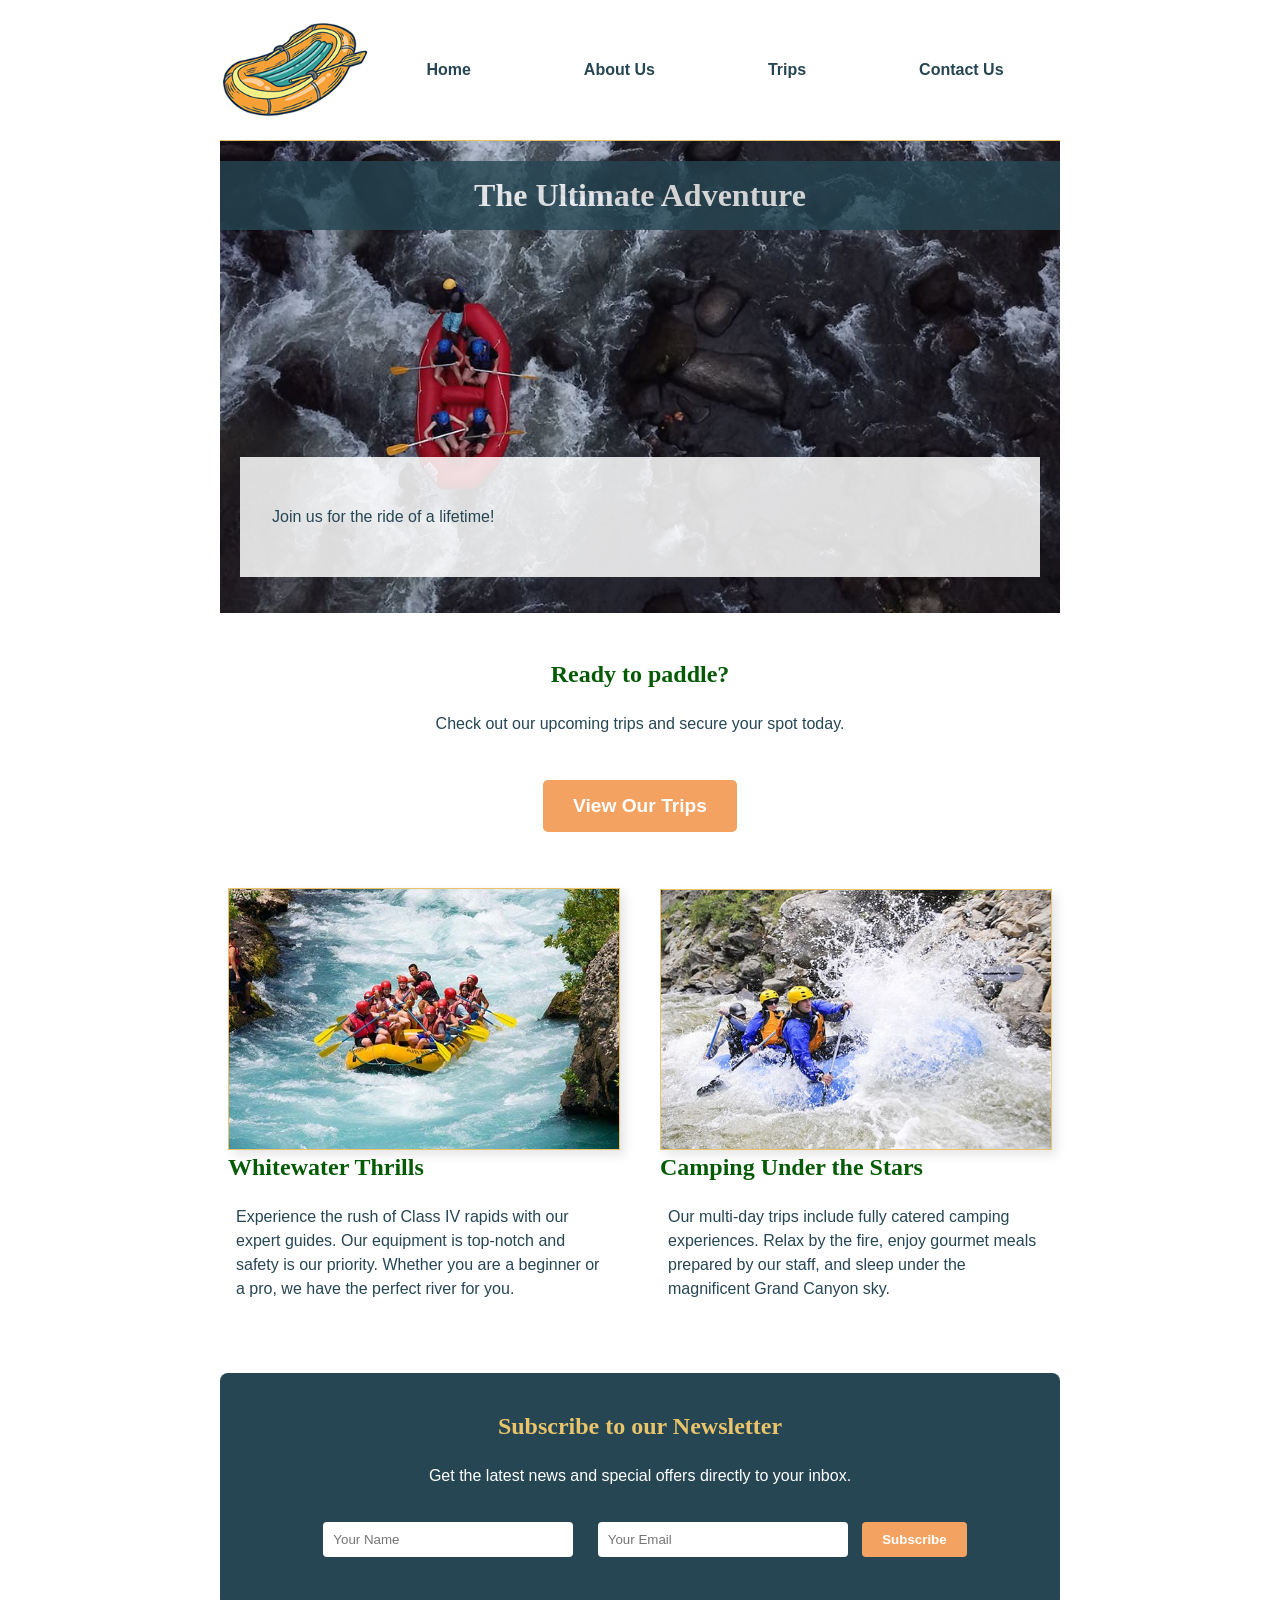
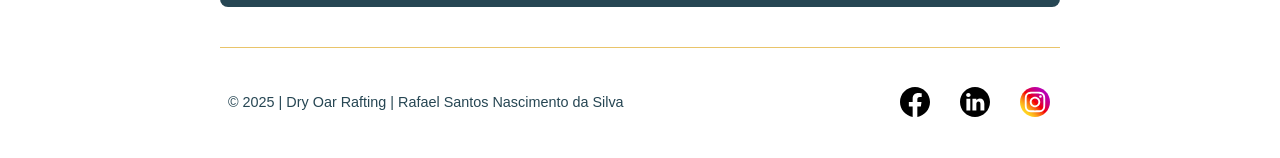
==== wwr/index.html @ c5e26d74 "Add files via upload" ====
<!DOCTYPE html>
<html lang="en-US">
<head>
    <meta charset="UTF-8">
    <meta name="viewport" content="width=device-width, initial-scale=1.0">
    <title>Home | Dry Oar Rafting</title>
    <meta name="description" content="Welcome to Dry Oar Rafting. Experience the best whitewater rafting adventures in the Grand Canyon.">
    <meta name="author" content="Rafael Santos Nascimento da Silva">
    <link rel="stylesheet" href="styles/rafting.css">
</head>
<body>

    <header>
        <img src="images/sua-logo.png" alt="Dry Oar Rafting Logo">
        <nav>
            <a href="index.html">Home</a>
            <a href="about.html">About Us</a>
            <a href="trips.html">Trips</a>
            <a href="contact.html">Contact Us</a>
        </nav>
    </header>

    <main>
        <div class="hero">
            <img src="images/hero-background.jpg" alt="Rafting Adventure">
            <h1>The Ultimate Adventure</h1>
            <article>
                <p>Join us for the ride of a lifetime!</p>
            </article>
        </div>

        <div style="text-align: center; margin: 3rem 0;">
            <h2>Ready to paddle?</h2>
            <p>Check out our upcoming trips and secure your spot today.</p>
            <a href="trips.html" class="cta-button">View Our Trips</a>
        </div>

        <section class="home-grid">
            <div class="grid-item">
                <img src="images/adventure1.jpg" alt="Whitewater Rafting Group">
                <h2>Whitewater Thrills</h2>
                <p>Experience the rush of Class IV rapids with our expert guides. Our equipment is top-notch and safety is our priority. Whether you are a beginner or a pro, we have the perfect river for you.</p>
            </div>
            <div class="grid-item">
                <img src="images/adventure2.jpg" alt="Camping by the river">
                <h2>Camping Under the Stars</h2>
                <p>Our multi-day trips include fully catered camping experiences. Relax by the fire, enjoy gourmet meals prepared by our staff, and sleep under the magnificent Grand Canyon sky.</p>
            </div>
        </section>

        <section class="newsletter">
            <h2>Subscribe to our Newsletter</h2>
            <p>Get the latest news and special offers directly to your inbox.</p>
            <form>
                <input type="text" placeholder="Your Name" required>
                <input type="email" placeholder="Your Email" required>
                <button type="submit">Subscribe</button>
            </form>
        </section>

    </main>

    <footer>
        <p>© 2025 | Dry Oar Rafting | Rafael Santos Nascimento da Silva</p>
        <nav class="socialmedia">
            <a href="https://facebook.com" target="_blank">
                <img src="images/facebook-icon.svg" alt="Facebook">
            </a>
            <a href="https://linkedin.com" target="_blank">
                <img src="images/linkedin-icon.svg" alt="LinkedIn">
            </a>
            <a href="https://instagram.com" target="_blank">
                <img src="images/instagram-icon.svg" alt="Instagram">
            </a>
        </nav>
    </footer>

</body>
</html>
---- wwr/styles/rafting.css ----
/* =========================================
   VARIÁVEIS E CONFIGURAÇÕES GERAIS
   ========================================= */
:root {
  --primary-color: #055a05; 
  --secondary-color: #f4a261;
  --accent1-color: #264653; 
  --accent2-color: #e9c46a; 
  --heading-font: "Georgia", serif;
  --body-font: Arial, Helvetica, sans-serif;
}

* {
  margin: 0;
  padding: 0;
  box-sizing: border-box;
}

body {
  font-family: var(--body-font);
  color: var(--accent1-color);
}

h1, h2, h3 {
  font-family: var(--heading-font);
  color: var(--primary-color);
}

p {
    line-height: 1.5;
}

/* =========================================
   ESTRUTURA DO LAYOUT (HEADER, MAIN, FOOTER)
   ========================================= */
header, main, footer {
  width: 840px; /* Largura fixa solicitada no curso */
  margin: 0 auto;
}

/* --- HEADER --- */
header {
  display: grid;
  grid-template-columns: auto 1fr;
  align-items: center;
  padding: 20px 0;
  border-bottom: 1px solid var(--accent2-color);
}

header img {
  max-width: 150px; 
  height: auto;
}

/* --- NAVEGAÇÃO --- */
nav {
  display: flex;
  justify-content: space-around;
}

nav a {
  text-decoration: none;
  color: var(--accent1-color);
  padding: 10px;
  font-weight: bold;
  transition: 0.3s;
}

nav a:hover {
  background-color: var(--secondary-color);
  color: #fff;
  border-radius: 4px;
}

/* --- RODAPÉ (FOOTER) --- */
footer {
    display: flex;
    justify-content: space-between;
    align-items: center;
    padding: 20px 0;
    margin-top: 20px;
    border-top: 1px solid var(--accent2-color);
    font-size: 0.9rem;
}

.socialmedia img {
    width: 30px;
    margin-left: 10px;
}

/* =========================================
   CONTEÚDO DAS PÁGINAS (GERAL)
   ========================================= */
p, section, article {
  margin: 16px 0;
  padding: 8px;
}

/* --- HERO SECTION --- */
.hero {
  position: relative;
}

.hero img {
  display: block;
  width: 100%;
  height: auto;
}

.hero h1 {
  position: absolute;
  top: 20px;
  width: 100%;
  padding: 16px;
  text-align: center;
  opacity: 0.8;
  background-color: var(--accent1-color);
  color: #fff;
  margin: 0; 
}

.hero article {
  position: absolute;
  bottom: 20px;
  left: 20px;
  right: 20px;
  background-color: rgba(255, 255, 255, 0.85); 
  color: var(--accent1-color);
  padding: 1.5rem;
}

.hero article img {
  float: right;
  width: 125px;
  margin-left: 15px;
}

/* --- GALERIA DE AVENTURAS (ABOUT PAGE) --- */
.gallery {
  display: flex;
  justify-content: space-between;
  flex-wrap: wrap;
  gap: 10px;
  margin-top: 20px;
}

.gallery img {
    max-width: 100%;
}

/* =========================================
   PÁGINA DE CONTATO (CONTACT US)
   ========================================= */

/* Layout Grid: Informações na Esquerda, Form na Direita */
.contact-grid {
  display: grid;
  grid-template-columns: 1fr 1fr;
  gap: 2rem;
  margin-top: 2rem;
}

/* --- INFO DA EMPRESA E MAPA --- */
.company-info address {
  font-style: normal;
  line-height: 1.6;
  font-size: 1.1rem;
  margin-bottom: 20px;
}

.company-info a {
    color: var(--accent1-color);
    font-weight: bold;
    text-decoration: none;
}

.map-container iframe {
  width: 100%;
  height: 300px;
  margin-top: 15px;
  border: 1px solid var(--accent2-color);
  border-radius: 5px;
}

/* --- FORMULÁRIO --- */
.contact-form {
    padding: 10px;
}

.contact-form fieldset {
  border: 1px solid var(--accent2-color);
  padding: 15px;
  margin: 15px 0;
  border-radius: 5px;
}

.contact-form legend {
    color: var(--primary-color);
    font-weight: bold;
    padding: 0 5px;
}

.contact-form label {
  display: block;
  margin-top: 15px;
  font-weight: bold;
  color: var(--accent1-color);
}

/* Inputs, Selects e Textarea */
.contact-form input[type="text"],
.contact-form input[type="email"],
.contact-form textarea {
  width: 100%;
  padding: 10px;
  margin-top: 5px;
  border: 1px solid #ccc;
  border-radius: 4px;
  font-family: inherit;
}

/* Radio buttons e Checkbox */
.radio-label, .checkbox-label {
  font-weight: normal !important;
  display: flex;
  align-items: center;
  gap: 8px;
  margin-bottom: 8px;
  cursor: pointer;
}

.radio-label input, .checkbox-label input {
    margin: 0;
}

/* Botão de Enviar */
.contact-form button {
  margin-top: 20px;
  padding: 12px 20px;
  background-color: var(--primary-color);
  color: white;
  border: none;
  border-radius: 4px;
  cursor: pointer;
  font-size: 1.1rem;
  width: 100%;
  transition: background-color 0.3s;
}

.contact-form button:hover {
  background-color: var(--secondary-color);
  color: #fff;
}

/* --- FUNCIONÁRIOS (EMPLOYEES) --- */
.employees {
  text-align: center;
  margin-top: 40px;
  padding-top: 20px;
  border-top: 1px solid var(--accent2-color);
}

.employee-gallery {
  display: flex;
  justify-content: center;
  gap: 20px;
  flex-wrap: wrap;
  margin-top: 20px;
}

.employee-gallery figure {
  flex: 1;
  min-width: 200px; /* Garante que não fique muito pequeno */
  background-color: #f9f9f9;
  padding: 10px;
  border: 1px solid #ddd;
  border-radius: 5px;
}

.employee-gallery img {
  width: 100%;
  height: auto;
  border-bottom: 2px solid var(--secondary-color);
  margin-bottom: 10px;
}

.employee-gallery figcaption {
    font-weight: bold;
    color: var(--accent1-color);
}

/* =========================================
   NOVOS ESTILOS - SEMANA 06 (HOME & TRIPS)
   ========================================= */

/* --- BOTÃO DE AÇÃO (CTA) --- */
.cta-button {
    display: inline-block;
    background-color: var(--secondary-color);
    color: #fff;
    padding: 15px 30px;
    text-decoration: none;
    font-size: 1.2rem;
    border-radius: 5px;
    margin-top: 20px;
    font-weight: bold;
    transition: background-color 0.3s;
}

.cta-button:hover {
    background-color: var(--primary-color);
}

/* --- HOME PAGE: Grid --- */
.home-grid {
    display: grid;
    grid-template-columns: 1fr 1fr;
    gap: 40px;
    margin: 40px 0;
    align-items: center;
}

.home-grid img {
    width: 100%;
    border: 1px solid var(--accent2-color);
    box-shadow: 5px 5px 10px rgba(0,0,0,0.1);
}

.home-grid h2 {
    margin-bottom: 15px;
}

/* --- HOME PAGE: Newsletter --- */
.newsletter {
    background-color: var(--accent1-color);
    color: white;
    padding: 40px;
    text-align: center;
    margin: 40px 0;
    border-radius: 8px;
}

.newsletter h2 {
    color: var(--accent2-color);
}

.newsletter input {
    padding: 10px;
    margin: 10px;
    width: 250px;
    border-radius: 4px;
    border: none;
}

.newsletter button {
    padding: 10px 20px;
    background-color: var(--secondary-color);
    color: white;
    border: none;
    border-radius: 4px;
    cursor: pointer;
    font-weight: bold;
}

.newsletter button:hover {
    background-color: var(--primary-color);
}

/* --- TRIPS PAGE: Cartões --- */
.trips-gallery {
    display: grid;
    grid-template-columns: repeat(3, 1fr);
    gap: 20px;
    margin: 30px 0;
}

.trip-card {
    border: 1px solid #ddd;
    border-radius: 5px;
    overflow: hidden;
    box-shadow: 0 2px 5px rgba(0,0,0,0.1);
    background: #fff;
    text-align: center;
}

.trip-card img {
    width: 100%;
    height: 200px;
    object-fit: cover;
}

.trip-card h3 {
    padding: 10px 0;
    background-color: var(--primary-color);
    color: white;
    margin: 0;
    font-family: var(--heading-font);
}

.trip-card p {
    padding: 15px;
    text-align: left;
}

/* --- TRIPS PAGE: Tabela --- */
table {
    width: 100%;
    border-collapse: collapse;
    margin: 30px 0;
}

th, td {
    border: 1px solid var(--accent2-color);
    padding: 12px;
    text-align: left;
}

th {
    background-color: var(--accent1-color);
    color: white;
}

tr:nth-child(even) {
    background-color: #f2f2f2;
}

/* =========================================
   RESPONSIVIDADE (MOBILE)
   ========================================= */
@media screen and (max-width: 860px) {
  
  header, main, footer {
    width: 100%;
    padding: 0 15px; 
  }

  /* Ajuste do Header para Mobile */
  header {
      grid-template-columns: 1fr;
      text-align: center;
  }

  header img {
      margin: 0 auto 10px auto;
  }

  /* CONTACT PAGE */
  .contact-grid {
    grid-template-columns: 1fr;
    gap: 2rem;
  }
  
  .employee-gallery {
      flex-direction: column;
  }

  /* HOME PAGE */
  .home-grid {
      grid-template-columns: 1fr;
  }
  
  .newsletter input {
      width: 90%;
      display: block;
      margin: 10px auto;
  }

  /* TRIPS PAGE */
  .trips-gallery {
      grid-template-columns: 1fr; /* Cartões um embaixo do outro */
  }

  /* Tabela com rolagem se necessário */
  table {
      display: block;
      overflow-x: auto;
  }
}
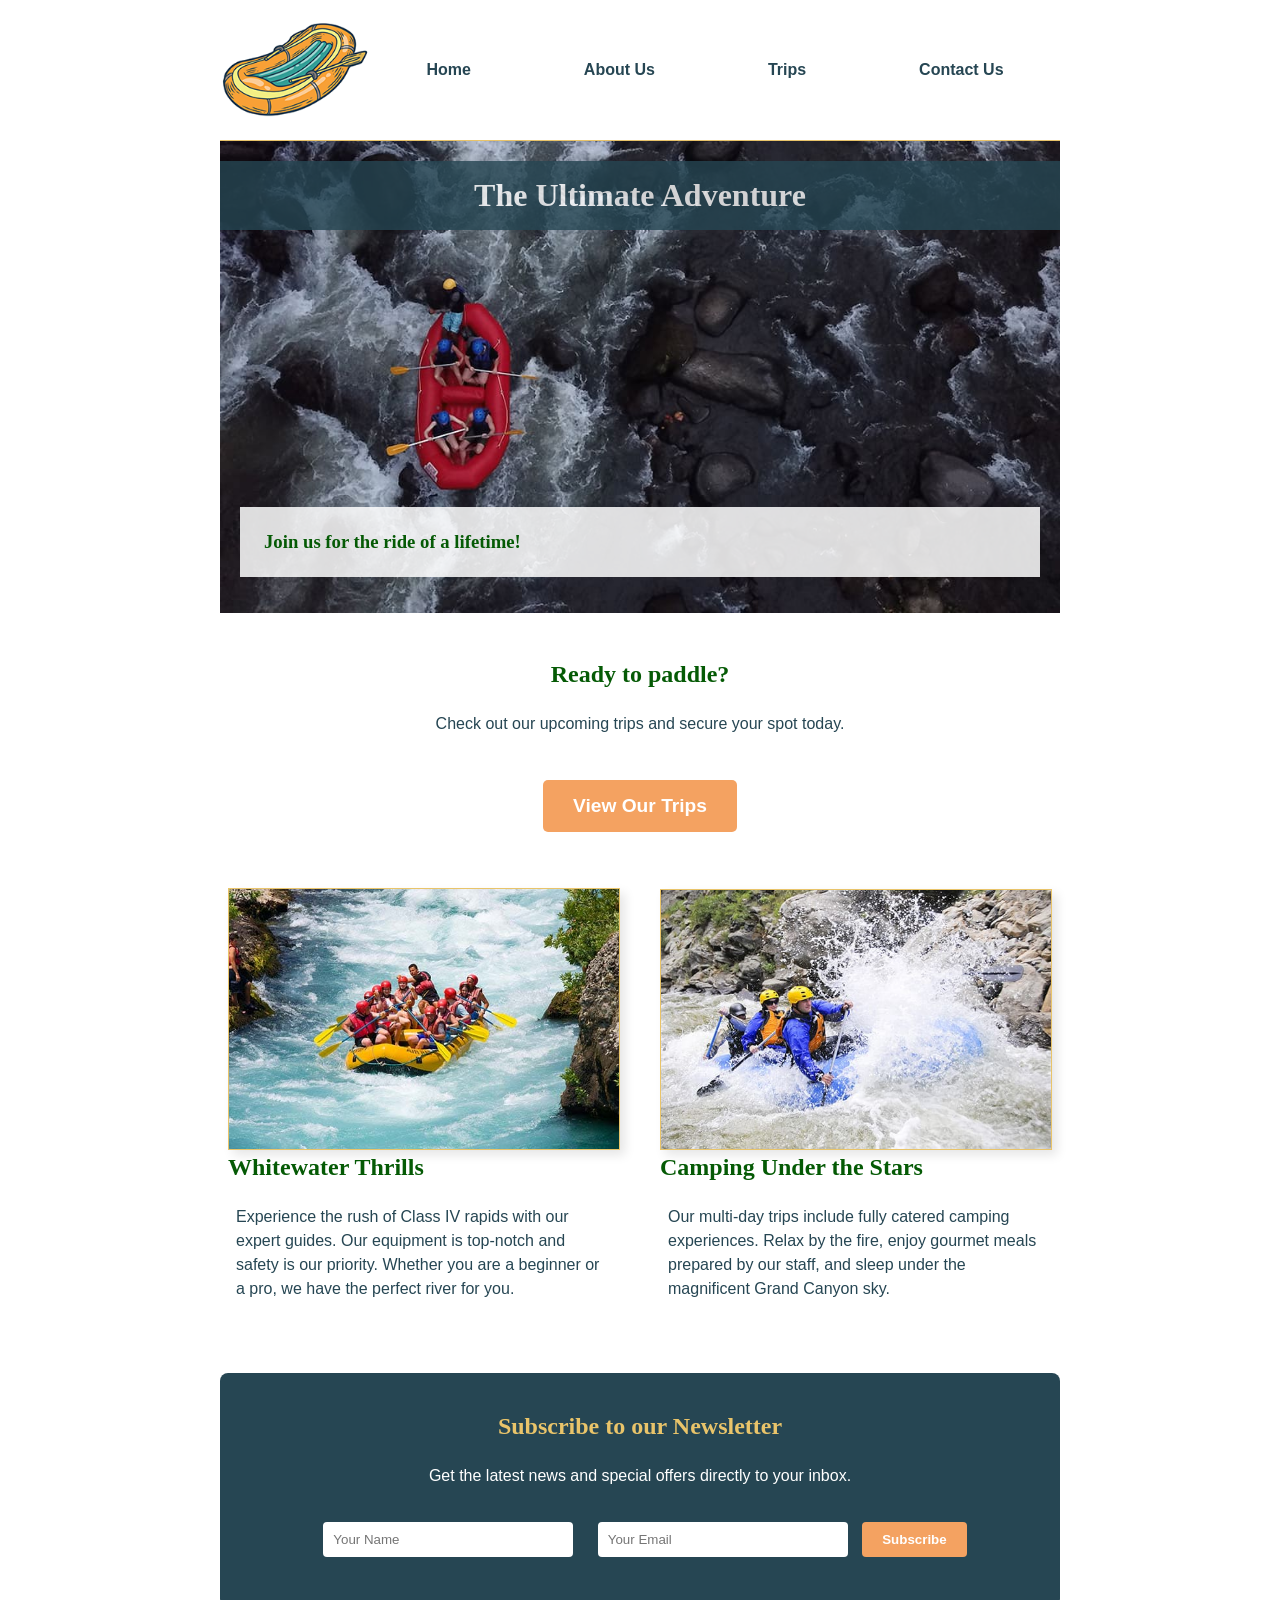
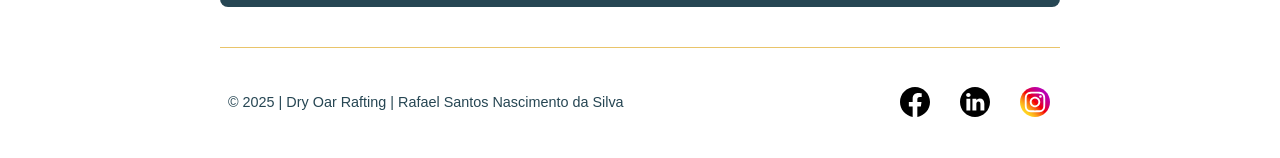
==== commit 85bbfba8: "Revise index.html structure and content Updated the HTML structure and content for the home page, in" ====
--- a/wwr/index.html
+++ b/wwr/index.html
@@ -25,10 +25,10 @@
             <img src="images/hero-background.jpg" alt="Rafting Adventure">
             <h1>The Ultimate Adventure</h1>
             <article>
-                <p>Join us for the ride of a lifetime!</p>
+                <h3>Join us for the ride of a lifetime!</h3>
             </article>
         </div>
-
+        
         <div style="text-align: center; margin: 3rem 0;">
             <h2>Ready to paddle?</h2>
             <p>Check out our upcoming trips and secure your spot today.</p>
@@ -76,4 +76,5 @@
     </footer>
 
 </body>
-</html>+
+</html>
